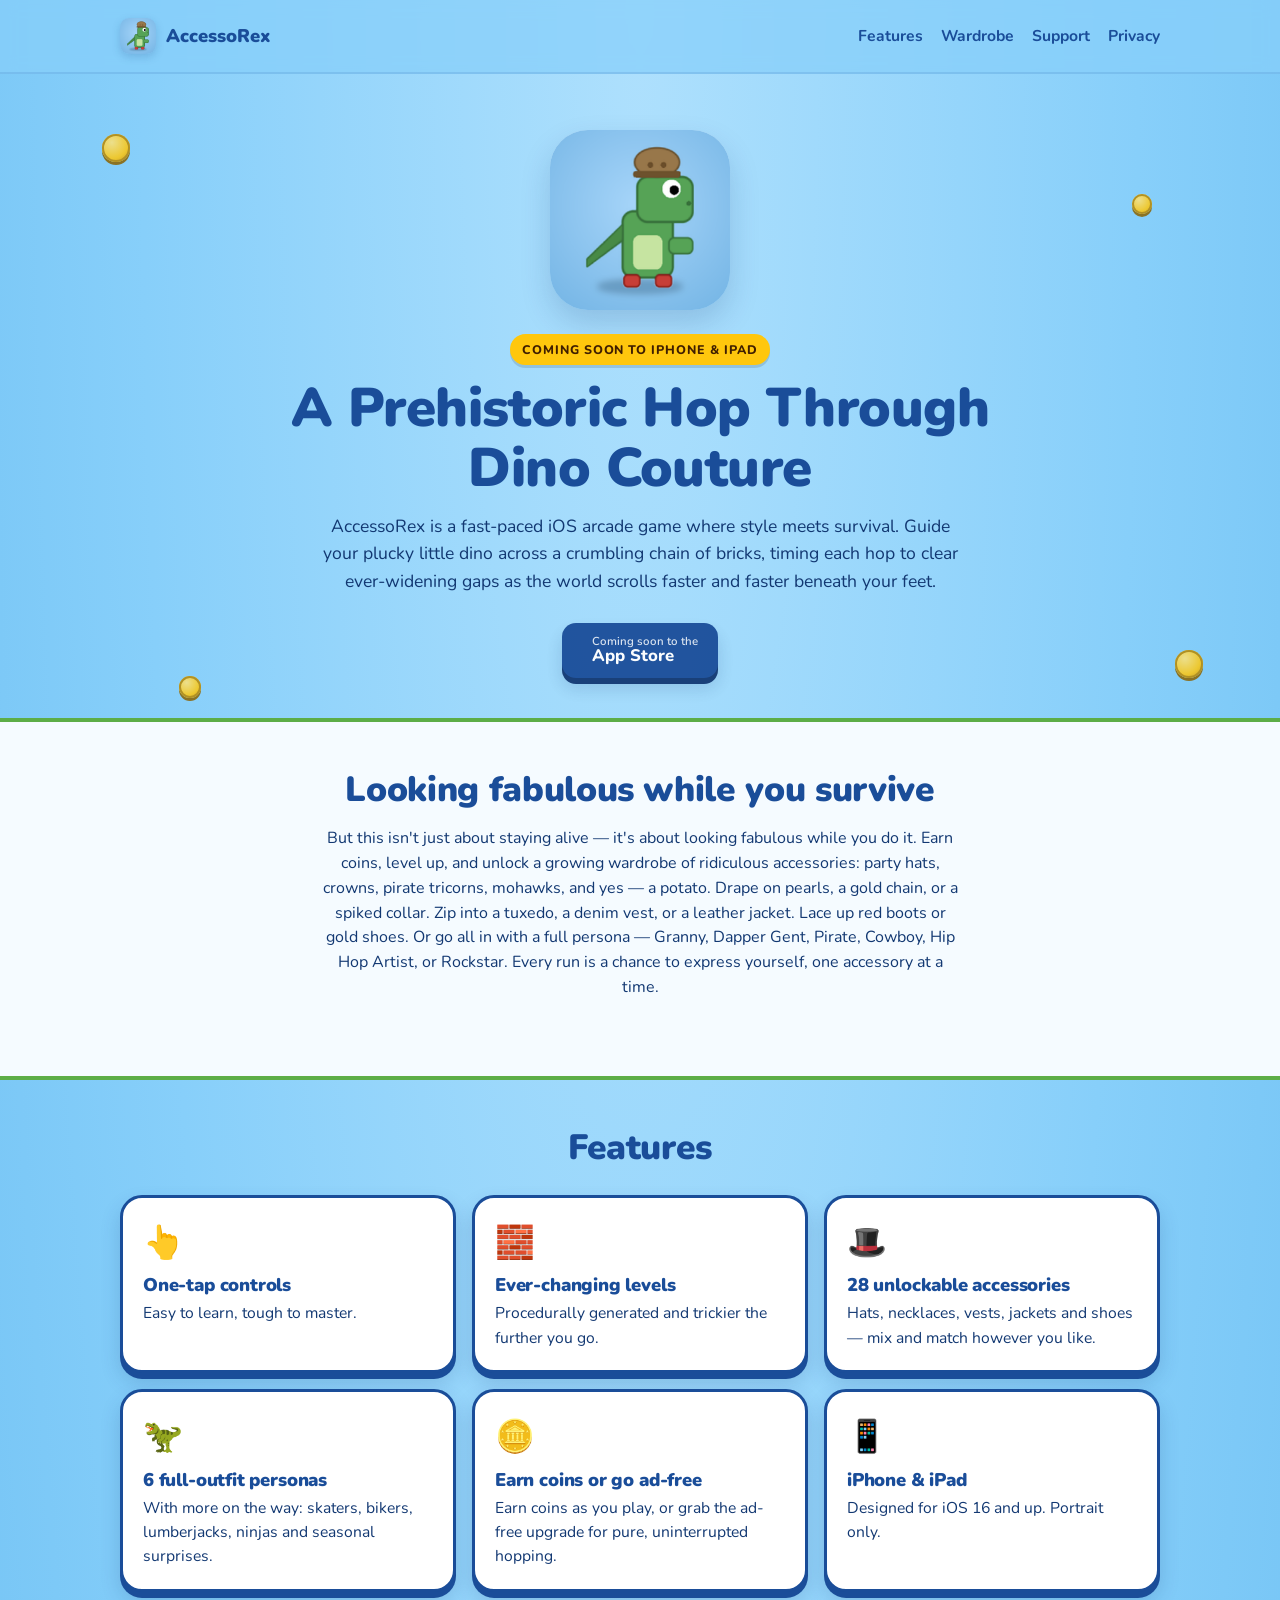
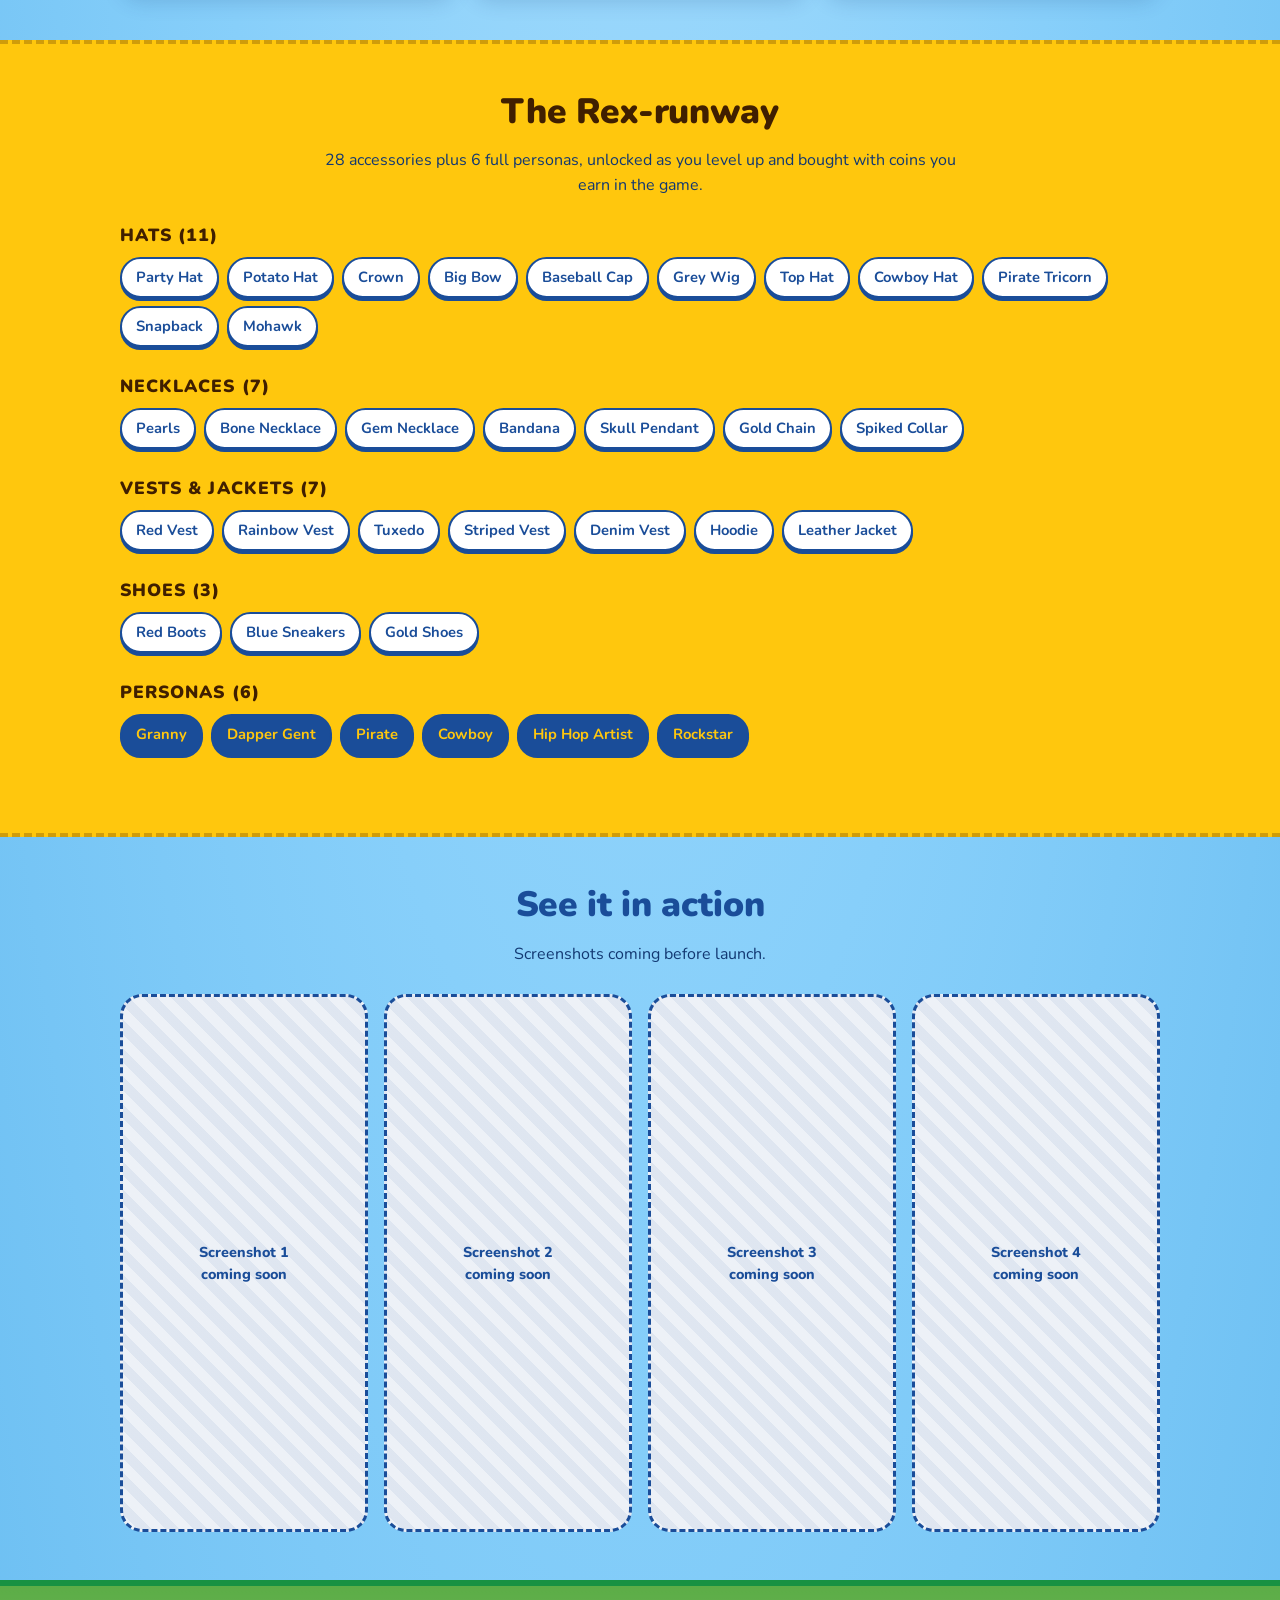
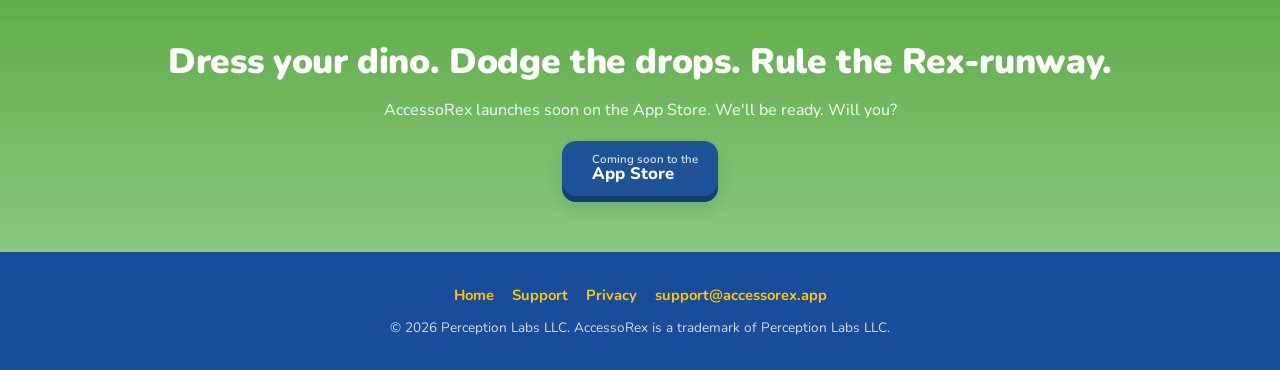
==== index.html @ 1eef54c0 "source repo import" ====
<!DOCTYPE html>
<html lang="en">
<head>
  <meta charset="UTF-8" />
  <meta name="viewport" content="width=device-width, initial-scale=1.0" />
  <title>AccessoRex — A Prehistoric Hop Through Dino Couture</title>
  <meta name="description" content="AccessoRex is a fast-paced iOS arcade game where style meets survival. Hop across crumbling bricks and dress your dino in 28 accessories and 6 full personas." />
  <meta name="theme-color" content="#87CFFA" />

  <!-- Open Graph -->
  <meta property="og:title" content="AccessoRex — A Prehistoric Hop Through Dino Couture" />
  <meta property="og:description" content="Dress your dino. Dodge the drops. Rule the Rex-runway." />
  <meta property="og:image" content="/assets/app-icon.png" />
  <meta property="og:type" content="website" />
  <meta property="og:url" content="https://accessorex.app/" />
  <meta name="twitter:card" content="summary_large_image" />

  <link rel="icon" type="image/png" href="/assets/app-icon.png" />
  <link rel="apple-touch-icon" href="/assets/app-icon.png" />

  <link rel="preconnect" href="https://fonts.googleapis.com">
  <link rel="preconnect" href="https://fonts.gstatic.com" crossorigin>
  <link href="https://fonts.googleapis.com/css2?family=Nunito:wght@500;700;900&display=swap" rel="stylesheet">

  <link rel="stylesheet" href="/css/styles.css" />
</head>
<body>

<header class="nav">
  <div class="container">
    <a class="nav-brand" href="/">
      <img src="/assets/app-icon.png" alt="AccessoRex" />
      <span>AccessoRex</span>
    </a>
    <nav class="nav-links" aria-label="Primary">
      <a href="#features">Features</a>
      <a href="#wardrobe">Wardrobe</a>
      <a href="/support.html">Support</a>
      <a href="/privacy.html">Privacy</a>
    </nav>
  </div>
</header>

<section class="hero">
  <span class="coin c1" aria-hidden="true"></span>
  <span class="coin c2" aria-hidden="true"></span>
  <span class="coin c3" aria-hidden="true"></span>
  <span class="coin c4" aria-hidden="true"></span>

  <div class="container">
    <img class="hero-icon" src="/assets/app-icon.png" alt="AccessoRex — a green T-Rex in a potato hat and red shoes" />
    <div class="hero-eyebrow">Coming soon to iPhone &amp; iPad</div>
    <h1>A Prehistoric Hop Through Dino Couture</h1>
    <p class="hero-sub">
      AccessoRex is a fast-paced iOS arcade game where style meets survival.
      Guide your plucky little dino across a crumbling chain of bricks, timing
      each hop to clear ever-widening gaps as the world scrolls faster and faster beneath your feet.
    </p>
    <div class="badge-wrap">
      <a class="app-badge" data-appstore href="#" aria-label="Coming soon to the App Store">
        <span class="apple" aria-hidden="true"></span>
        <span class="lines">
          <span class="small">Coming soon to the</span>
          <span class="big">App Store</span>
        </span>
      </a>
    </div>
  </div>
</section>

<section class="section-light" id="about">
  <div class="container">
    <div class="section-head">
      <h2>Looking fabulous while you survive</h2>
      <p>
        But this isn't just about staying alive — it's about looking fabulous while you do it.
        Earn coins, level up, and unlock a growing wardrobe of ridiculous accessories:
        party hats, crowns, pirate tricorns, mohawks, and yes — a potato.
        Drape on pearls, a gold chain, or a spiked collar. Zip into a tuxedo, a denim vest, or a leather jacket.
        Lace up red boots or gold shoes. Or go all in with a full persona — Granny, Dapper Gent, Pirate, Cowboy, Hip Hop Artist, or Rockstar.
        Every run is a chance to express yourself, one accessory at a time.
      </p>
    </div>
  </div>
</section>

<section id="features">
  <div class="container">
    <div class="section-head">
      <h2>Features</h2>
    </div>
    <div class="features">
      <div class="feature">
        <div class="feature-emoji" aria-hidden="true">👆</div>
        <h3>One-tap controls</h3>
        <p>Easy to learn, tough to master.</p>
      </div>
      <div class="feature">
        <div class="feature-emoji" aria-hidden="true">🧱</div>
        <h3>Ever-changing levels</h3>
        <p>Procedurally generated and trickier the further you go.</p>
      </div>
      <div class="feature">
        <div class="feature-emoji" aria-hidden="true">🎩</div>
        <h3>28 unlockable accessories</h3>
        <p>Hats, necklaces, vests, jackets and shoes — mix and match however you like.</p>
      </div>
      <div class="feature">
        <div class="feature-emoji" aria-hidden="true">🦖</div>
        <h3>6 full-outfit personas</h3>
        <p>With more on the way: skaters, bikers, lumberjacks, ninjas and seasonal surprises.</p>
      </div>
      <div class="feature">
        <div class="feature-emoji" aria-hidden="true">🪙</div>
        <h3>Earn coins or go ad-free</h3>
        <p>Earn coins as you play, or grab the ad-free upgrade for pure, uninterrupted hopping.</p>
      </div>
      <div class="feature">
        <div class="feature-emoji" aria-hidden="true">📱</div>
        <h3>iPhone &amp; iPad</h3>
        <p>Designed for iOS 16 and up. Portrait only.</p>
      </div>
    </div>
  </div>
</section>

<section class="section-yellow" id="wardrobe">
  <div class="container">
    <div class="section-head">
      <h2>The Rex-runway</h2>
      <p>28 accessories plus 6 full personas, unlocked as you level up and bought with coins you earn in the game.</p>
    </div>

    <div class="wardrobe-group">
      <h3>Hats (11)</h3>
      <div class="chip-row">
        <span class="chip">Party Hat</span>
        <span class="chip">Potato Hat</span>
        <span class="chip">Crown</span>
        <span class="chip">Big Bow</span>
        <span class="chip">Baseball Cap</span>
        <span class="chip">Grey Wig</span>
        <span class="chip">Top Hat</span>
        <span class="chip">Cowboy Hat</span>
        <span class="chip">Pirate Tricorn</span>
        <span class="chip">Snapback</span>
        <span class="chip">Mohawk</span>
      </div>
    </div>

    <div class="wardrobe-group">
      <h3>Necklaces (7)</h3>
      <div class="chip-row">
        <span class="chip">Pearls</span>
        <span class="chip">Bone Necklace</span>
        <span class="chip">Gem Necklace</span>
        <span class="chip">Bandana</span>
        <span class="chip">Skull Pendant</span>
        <span class="chip">Gold Chain</span>
        <span class="chip">Spiked Collar</span>
      </div>
    </div>

    <div class="wardrobe-group">
      <h3>Vests &amp; Jackets (7)</h3>
      <div class="chip-row">
        <span class="chip">Red Vest</span>
        <span class="chip">Rainbow Vest</span>
        <span class="chip">Tuxedo</span>
        <span class="chip">Striped Vest</span>
        <span class="chip">Denim Vest</span>
        <span class="chip">Hoodie</span>
        <span class="chip">Leather Jacket</span>
      </div>
    </div>

    <div class="wardrobe-group">
      <h3>Shoes (3)</h3>
      <div class="chip-row">
        <span class="chip">Red Boots</span>
        <span class="chip">Blue Sneakers</span>
        <span class="chip">Gold Shoes</span>
      </div>
    </div>

    <div class="wardrobe-group">
      <h3>Personas (6)</h3>
      <div class="chip-row">
        <span class="chip persona">Granny</span>
        <span class="chip persona">Dapper Gent</span>
        <span class="chip persona">Pirate</span>
        <span class="chip persona">Cowboy</span>
        <span class="chip persona">Hip Hop Artist</span>
        <span class="chip persona">Rockstar</span>
      </div>
    </div>
  </div>
</section>

<section id="screenshots">
  <div class="container">
    <div class="section-head">
      <h2>See it in action</h2>
      <p>Screenshots coming before launch.</p>
    </div>
    <div class="shots" aria-label="Screenshot placeholders">
      <div class="shot">Screenshot 1<br/>coming soon</div>
      <div class="shot">Screenshot 2<br/>coming soon</div>
      <div class="shot">Screenshot 3<br/>coming soon</div>
      <div class="shot">Screenshot 4<br/>coming soon</div>
    </div>
  </div>
</section>

<section class="cta">
  <div class="container">
    <h2>Dress your dino. Dodge the drops. Rule the Rex-runway.</h2>
    <p>AccessoRex launches soon on the App Store. We'll be ready. Will you?</p>
    <div class="badge-wrap" style="margin-top:18px">
      <a class="app-badge" data-appstore href="#" aria-label="Coming soon to the App Store">
        <span class="apple" aria-hidden="true"></span>
        <span class="lines">
          <span class="small">Coming soon to the</span>
          <span class="big">App Store</span>
        </span>
      </a>
    </div>
  </div>
</section>

<footer class="footer">
  <div class="container">
    <div class="foot-links">
      <a href="/">Home</a>
      <a href="/support.html">Support</a>
      <a href="/privacy.html">Privacy</a>
      <a data-email href="mailto:support@accessorex.app">support@accessorex.app</a>
    </div>
    <div class="fine">© <span id="year">2026</span> Perception Labs LLC. AccessoRex is a trademark of Perception Labs LLC.</div>
  </div>
</footer>

<script src="/js/site.js"></script>
</body>
</html>
---- css/styles.css ----
/* AccessoRex site styles — mobile-first, no framework */

:root {
  --sky: #87CFFA;
  --sky-deep: #5EB8EF;
  --grass: #5CAD47;
  --btn-green: #1FB852;
  --btn-green-dark: #179142;
  --yellow: #FFC70D;
  --navy: #1A4D99;
  --navy-deep: #123872;
  --brown-text: #401F00;
  --white: #FFFFFF;
  --cloud: #F5FBFF;
  --shadow: rgba(18, 56, 114, 0.18);

  --font-display: "Avenir Next", "Nunito", system-ui, -apple-system, sans-serif;
  --radius: 14px;
  --radius-lg: 22px;
}

* { box-sizing: border-box; }

html, body {
  margin: 0;
  padding: 0;
  font-family: var(--font-display);
  color: var(--navy);
  background: var(--sky);
  line-height: 1.55;
  -webkit-font-smoothing: antialiased;
}

body {
  background:
    radial-gradient(ellipse at 50% 0%, #AEE0FD 0%, var(--sky) 55%, #6CBFF2 100%);
  min-height: 100vh;
}

img { max-width: 100%; display: block; }

a { color: var(--navy-deep); }

h1, h2, h3 {
  font-family: var(--font-display);
  font-weight: 900;
  color: var(--navy);
  letter-spacing: -0.01em;
  line-height: 1.1;
  margin: 0 0 0.5em;
}

h1 { font-size: clamp(2rem, 6vw, 3.4rem); }
h2 { font-size: clamp(1.5rem, 4vw, 2.2rem); }
h3 { font-size: 1.15rem; }

p { margin: 0 0 1em; }

.container {
  width: 100%;
  max-width: 1080px;
  margin: 0 auto;
  padding: 0 20px;
}

/* ---------- Nav ---------- */
.nav {
  padding: 18px 0;
  position: sticky;
  top: 0;
  z-index: 10;
  backdrop-filter: blur(8px);
  background: rgba(135, 207, 250, 0.72);
  border-bottom: 2px solid rgba(26, 77, 153, 0.12);
}
.nav .container {
  display: flex;
  align-items: center;
  justify-content: space-between;
  gap: 16px;
}
.nav-brand {
  display: flex;
  align-items: center;
  gap: 10px;
  text-decoration: none;
  color: var(--navy);
  font-weight: 900;
  font-size: 1.15rem;
}
.nav-brand img {
  width: 36px;
  height: 36px;
  border-radius: 9px;
  box-shadow: 0 3px 8px var(--shadow);
}
.nav-links {
  display: flex;
  gap: 18px;
  align-items: center;
  flex-wrap: wrap;
}
.nav-links a {
  color: var(--navy);
  text-decoration: none;
  font-weight: 700;
  font-size: 0.98rem;
}
.nav-links a:hover { color: var(--navy-deep); text-decoration: underline; }

/* ---------- Hero ---------- */
.hero {
  padding: 56px 0 40px;
  text-align: center;
  position: relative;
  overflow: hidden;
}
.hero-icon {
  width: 180px;
  height: 180px;
  border-radius: 38px;
  margin: 0 auto 24px;
  box-shadow: 0 14px 30px var(--shadow), 0 2px 0 rgba(255,255,255,0.4) inset;
  animation: hop 2.2s ease-in-out infinite;
}
@keyframes hop {
  0%, 100% { transform: translateY(0) rotate(-1deg); }
  50%      { transform: translateY(-14px) rotate(1deg); }
}
.hero-eyebrow {
  display: inline-block;
  background: var(--yellow);
  color: var(--brown-text);
  font-weight: 800;
  text-transform: uppercase;
  letter-spacing: 0.08em;
  font-size: 0.78rem;
  padding: 6px 12px;
  border-radius: 999px;
  box-shadow: 0 3px 0 rgba(0,0,0,0.12);
  margin-bottom: 14px;
}
.hero h1 {
  max-width: 820px;
  margin: 0 auto 14px;
}
.hero-sub {
  max-width: 640px;
  margin: 0 auto 28px;
  font-size: 1.1rem;
  color: var(--navy-deep);
}

/* App Store "coming soon" badge */
.badge-wrap { display: flex; justify-content: center; gap: 12px; flex-wrap: wrap; }
.app-badge {
  display: inline-flex;
  align-items: center;
  gap: 10px;
  background: var(--navy);
  color: var(--white);
  text-decoration: none;
  padding: 12px 20px;
  border-radius: 14px;
  font-weight: 800;
  box-shadow: 0 6px 0 var(--navy-deep), 0 10px 18px var(--shadow);
  transition: transform 0.12s ease, box-shadow 0.12s ease;
  pointer-events: none;
  opacity: 0.95;
}
.app-badge .apple { font-size: 1.4rem; line-height: 1; }
.app-badge .lines { display: flex; flex-direction: column; text-align: left; line-height: 1.1; }
.app-badge .small { font-size: 0.72rem; font-weight: 600; opacity: 0.85; }
.app-badge .big { font-size: 1.05rem; }

/* decorative floating coins */
.coin {
  position: absolute;
  width: 28px; height: 28px;
  border-radius: 50%;
  background: radial-gradient(circle at 35% 30%, #FFE37A 0%, var(--yellow) 60%, #C38B00 100%);
  box-shadow: 0 3px 0 #8B6300, 0 0 0 2px #B98700 inset;
  animation: float 4s ease-in-out infinite;
  opacity: 0.85;
  pointer-events: none;
}
.coin.c1 { top: 60px; left: 8%; animation-delay: 0s; }
.coin.c2 { top: 120px; right: 10%; animation-delay: 0.8s; width: 20px; height: 20px; }
.coin.c3 { bottom: 20px; left: 14%; animation-delay: 1.6s; width: 22px; height: 22px; }
.coin.c4 { bottom: 40px; right: 6%; animation-delay: 2.2s; }
@keyframes float {
  0%, 100% { transform: translateY(0) rotate(-4deg); }
  50%      { transform: translateY(-12px) rotate(4deg); }
}

/* ---------- Sections ---------- */
section { padding: 48px 0; }
.section-light {
  background: var(--cloud);
  border-top: 4px solid var(--grass);
  border-bottom: 4px solid var(--grass);
}
.section-yellow {
  background: var(--yellow);
  color: var(--brown-text);
  border-top: 4px dashed rgba(64, 31, 0, 0.25);
  border-bottom: 4px dashed rgba(64, 31, 0, 0.25);
}
.section-yellow h2 { color: var(--brown-text); }

.section-head { text-align: center; margin-bottom: 28px; }
.section-head p { max-width: 640px; margin: 0 auto; color: var(--navy-deep); }

/* Features grid */
.features {
  display: grid;
  gap: 16px;
  grid-template-columns: 1fr;
}
@media (min-width: 640px) { .features { grid-template-columns: repeat(2, 1fr); } }
@media (min-width: 960px) { .features { grid-template-columns: repeat(3, 1fr); } }

.feature {
  background: var(--white);
  border: 3px solid var(--navy);
  border-radius: var(--radius-lg);
  padding: 20px;
  box-shadow: 0 6px 0 var(--navy), 0 10px 20px var(--shadow);
  transition: transform 0.15s ease;
}
.feature:hover { transform: translateY(-3px); }
.feature-emoji {
  font-size: 2rem;
  display: inline-block;
  margin-bottom: 8px;
}
.feature h3 { margin-bottom: 6px; }
.feature p { margin: 0; color: var(--navy-deep); font-size: 0.98rem; }

/* Wardrobe */
.wardrobe-group { margin-bottom: 30px; }
.wardrobe-group h3 {
  font-size: 1.1rem;
  text-transform: uppercase;
  letter-spacing: 0.06em;
  margin-bottom: 12px;
  color: var(--brown-text);
}
.chip-row {
  display: flex;
  flex-wrap: wrap;
  gap: 8px;
}
.chip {
  background: var(--white);
  color: var(--navy);
  border: 2px solid var(--navy);
  border-radius: 999px;
  padding: 7px 14px;
  font-weight: 700;
  font-size: 0.92rem;
  box-shadow: 0 3px 0 var(--navy);
}
.chip.persona {
  background: var(--navy);
  color: var(--yellow);
  border-color: var(--navy);
}

/* Screenshots */
.shots {
  display: grid;
  gap: 16px;
  grid-template-columns: repeat(2, 1fr);
}
@media (min-width: 720px) { .shots { grid-template-columns: repeat(4, 1fr); } }
.shot {
  aspect-ratio: 9 / 19.5;
  background:
    repeating-linear-gradient(45deg, rgba(26,77,153,0.08) 0 10px, rgba(26,77,153,0.14) 10px 20px),
    var(--white);
  border: 3px dashed var(--navy);
  border-radius: 22px;
  display: flex;
  align-items: center;
  justify-content: center;
  color: var(--navy);
  font-weight: 800;
  font-size: 0.9rem;
  text-align: center;
  padding: 10px;
}

/* CTA block */
.cta {
  text-align: center;
  padding: 56px 0;
  background:
    linear-gradient(180deg, rgba(255,255,255,0) 0%, rgba(255,255,255,0.3) 100%),
    var(--grass);
  color: var(--white);
  border-top: 6px solid var(--btn-green-dark);
}
.cta h2 { color: var(--white); }
.cta p { color: rgba(255,255,255,0.95); }

/* Footer */
.footer {
  background: var(--navy);
  color: var(--white);
  padding: 32px 0;
  text-align: center;
  font-size: 0.92rem;
}
.footer a { color: var(--yellow); text-decoration: none; font-weight: 700; }
.footer a:hover { text-decoration: underline; }
.footer .foot-links { margin-bottom: 10px; display: flex; gap: 18px; justify-content: center; flex-wrap: wrap; }
.footer .fine { opacity: 0.8; font-size: 0.85rem; }

/* ---------- Content pages (support / privacy) ---------- */
.page {
  background: var(--cloud);
  padding: 40px 0 64px;
  min-height: 70vh;
}
.page .container { max-width: 760px; }
.page h1 { margin-bottom: 8px; }
.page .updated { color: var(--navy-deep); opacity: 0.75; font-size: 0.9rem; margin-bottom: 24px; }

.summary {
  background: var(--white);
  border: 3px solid var(--navy);
  border-radius: var(--radius-lg);
  padding: 20px 22px;
  margin-bottom: 28px;
  box-shadow: 0 6px 0 var(--navy);
}
.summary h2 { margin-top: 0; font-size: 1.15rem; }
.summary p { margin: 0; }

.page h2 {
  margin-top: 36px;
  padding-bottom: 6px;
  border-bottom: 3px solid var(--yellow);
}
.page ul { padding-left: 22px; }
.page li { margin-bottom: 6px; }

/* FAQ */
.faq details {
  background: var(--white);
  border: 2px solid var(--navy);
  border-radius: var(--radius);
  padding: 14px 18px;
  margin-bottom: 12px;
  box-shadow: 0 4px 0 var(--navy);
}
.faq summary {
  cursor: pointer;
  font-weight: 800;
  color: var(--navy);
  font-size: 1.05rem;
  list-style: none;
  display: flex;
  justify-content: space-between;
  align-items: center;
}
.faq summary::after {
  content: "+";
  font-size: 1.4rem;
  line-height: 1;
  color: var(--btn-green);
  margin-left: 10px;
}
.faq details[open] summary::after { content: "–"; }
.faq summary::-webkit-details-marker { display: none; }
.faq .answer { margin-top: 10px; color: var(--navy-deep); }
.faq .answer :last-child { margin-bottom: 0; }

/* Buttons */
.btn {
  display: inline-block;
  background: var(--btn-green);
  color: var(--white);
  text-decoration: none;
  font-weight: 800;
  padding: 14px 24px;
  border-radius: 14px;
  box-shadow: 0 5px 0 var(--btn-green-dark);
  transition: transform 0.1s ease, box-shadow 0.1s ease;
}
.btn:hover { transform: translateY(-1px); }
.btn:active { transform: translateY(3px); box-shadow: 0 2px 0 var(--btn-green-dark); }
.btn.secondary {
  background: var(--white);
  color: var(--navy);
  box-shadow: 0 5px 0 var(--navy);
}

/* Accessibility: reduced motion */
@media (prefers-reduced-motion: reduce) {
  .hero-icon, .coin { animation: none; }
}

/* Small-screen tweaks */
@media (max-width: 480px) {
  .hero { padding: 36px 0 28px; }
  .hero-icon { width: 140px; height: 140px; border-radius: 30px; }
  .nav-links { gap: 12px; }
  .nav-links a { font-size: 0.9rem; }
  section { padding: 36px 0; }
}
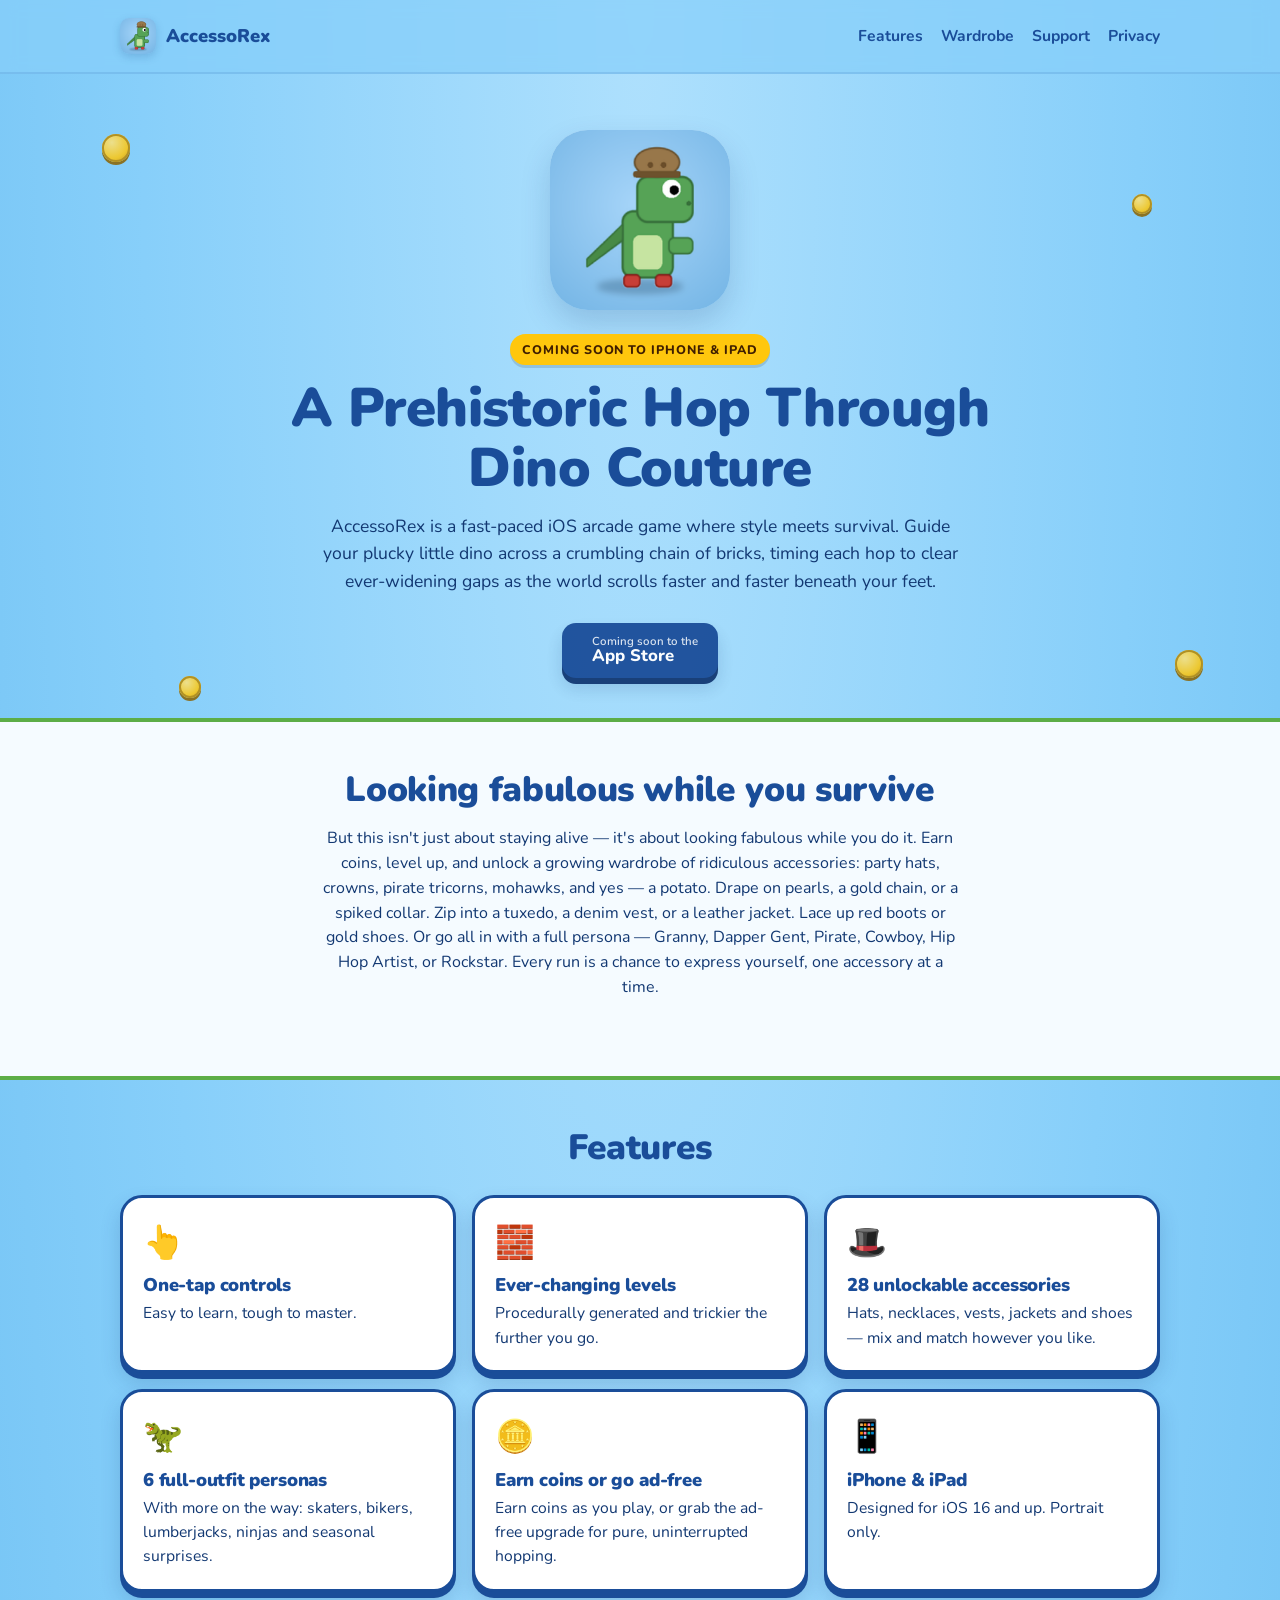
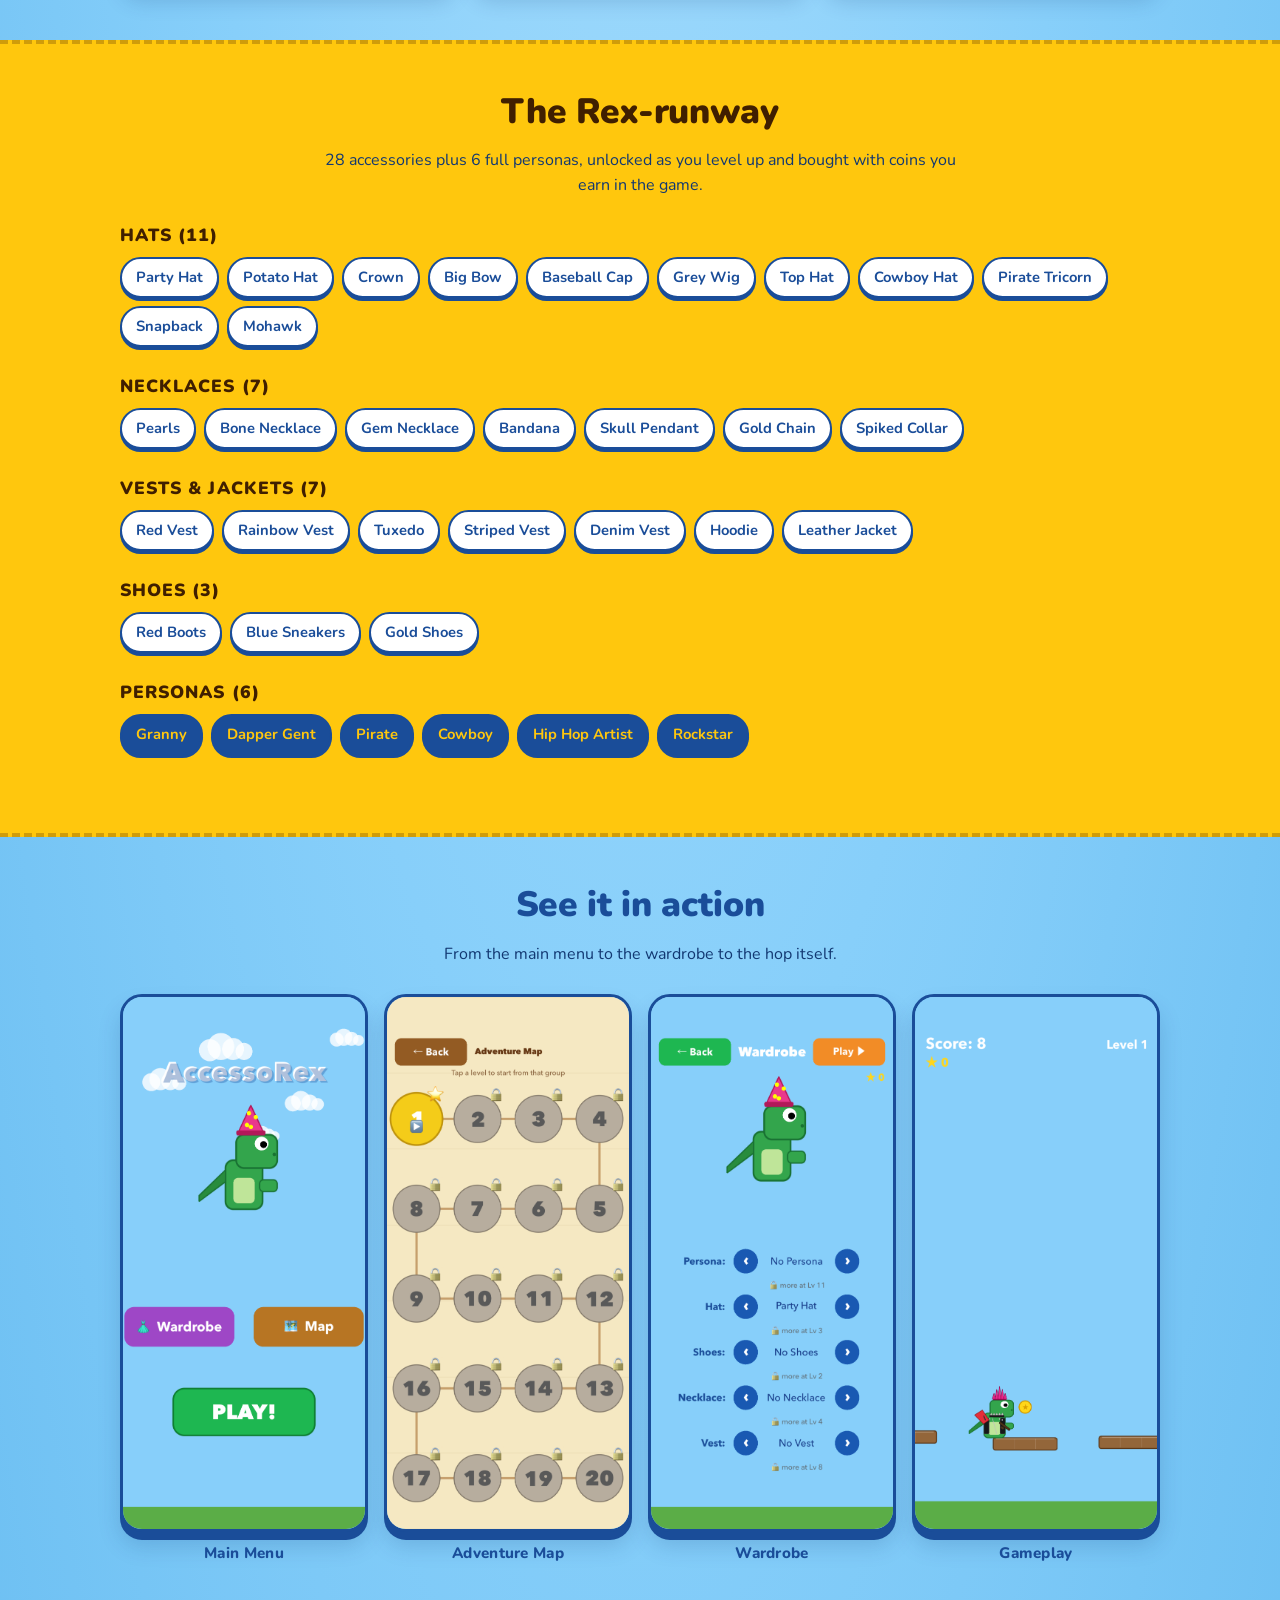
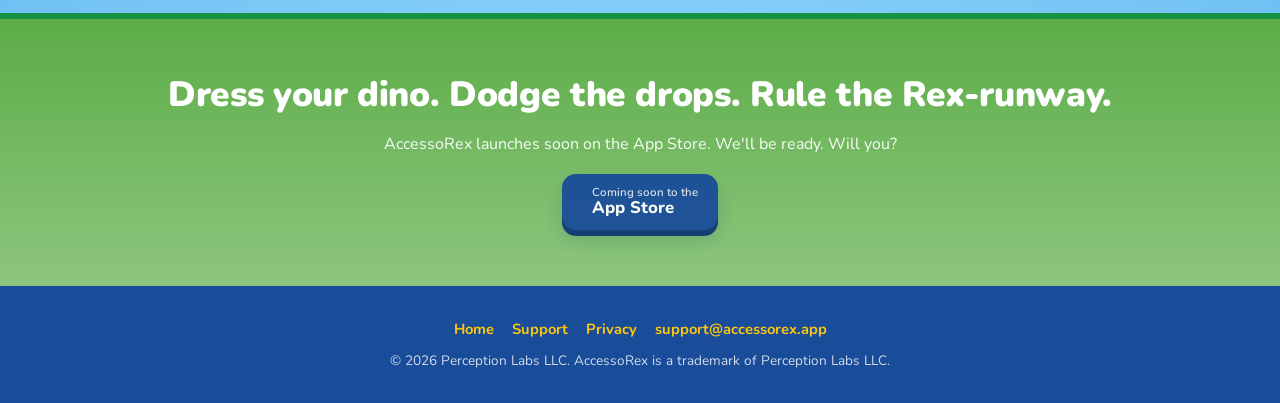
==== commit 73071028: "Add four iPhone screenshots to landing page Replaces the dashed placeholder tiles in the "See it in " ====
--- a/index.html
+++ b/index.html
@@ -201,13 +201,25 @@
   <div class="container">
     <div class="section-head">
       <h2>See it in action</h2>
-      <p>Screenshots coming before launch.</p>
-    </div>
-    <div class="shots" aria-label="Screenshot placeholders">
-      <div class="shot">Screenshot 1<br/>coming soon</div>
-      <div class="shot">Screenshot 2<br/>coming soon</div>
-      <div class="shot">Screenshot 3<br/>coming soon</div>
-      <div class="shot">Screenshot 4<br/>coming soon</div>
+      <p>From the main menu to the wardrobe to the hop itself.</p>
+    </div>
+    <div class="shots">
+      <figure class="shot">
+        <img src="/assets/AccessoRex%20Main%20Menu%20iPhone.png" alt="AccessoRex main menu on iPhone" loading="lazy" />
+        <figcaption>Main Menu</figcaption>
+      </figure>
+      <figure class="shot">
+        <img src="/assets/AccessoRex%20Map%20iPhone.png" alt="AccessoRex adventure map on iPhone" loading="lazy" />
+        <figcaption>Adventure Map</figcaption>
+      </figure>
+      <figure class="shot">
+        <img src="/assets/AccessoRex%20Wardrobe%20iPhone.png" alt="AccessoRex wardrobe on iPhone" loading="lazy" />
+        <figcaption>Wardrobe</figcaption>
+      </figure>
+      <figure class="shot">
+        <img src="/assets/AccessoRex%20Gameplay%20iPhone.png" alt="AccessoRex gameplay on iPhone" loading="lazy" />
+        <figcaption>Gameplay</figcaption>
+      </figure>
     </div>
   </div>
 </section>
--- a/css/styles.css
+++ b/css/styles.css
@@ -275,20 +275,26 @@
 }
 @media (min-width: 720px) { .shots { grid-template-columns: repeat(4, 1fr); } }
 .shot {
+  margin: 0;
+  display: flex;
+  flex-direction: column;
+  align-items: center;
+  gap: 10px;
+}
+.shot img {
+  width: 100%;
   aspect-ratio: 9 / 19.5;
-  background:
-    repeating-linear-gradient(45deg, rgba(26,77,153,0.08) 0 10px, rgba(26,77,153,0.14) 10px 20px),
-    var(--white);
-  border: 3px dashed var(--navy);
+  object-fit: cover;
+  border: 3px solid var(--navy);
   border-radius: 22px;
-  display: flex;
-  align-items: center;
-  justify-content: center;
-  color: var(--navy);
+  background: var(--white);
+  box-shadow: 0 8px 0 var(--navy), 0 14px 22px var(--shadow);
+}
+.shot figcaption {
   font-weight: 800;
-  font-size: 0.9rem;
-  text-align: center;
-  padding: 10px;
+  color: var(--navy);
+  font-size: 0.95rem;
+  letter-spacing: 0.02em;
 }
 
 /* CTA block */
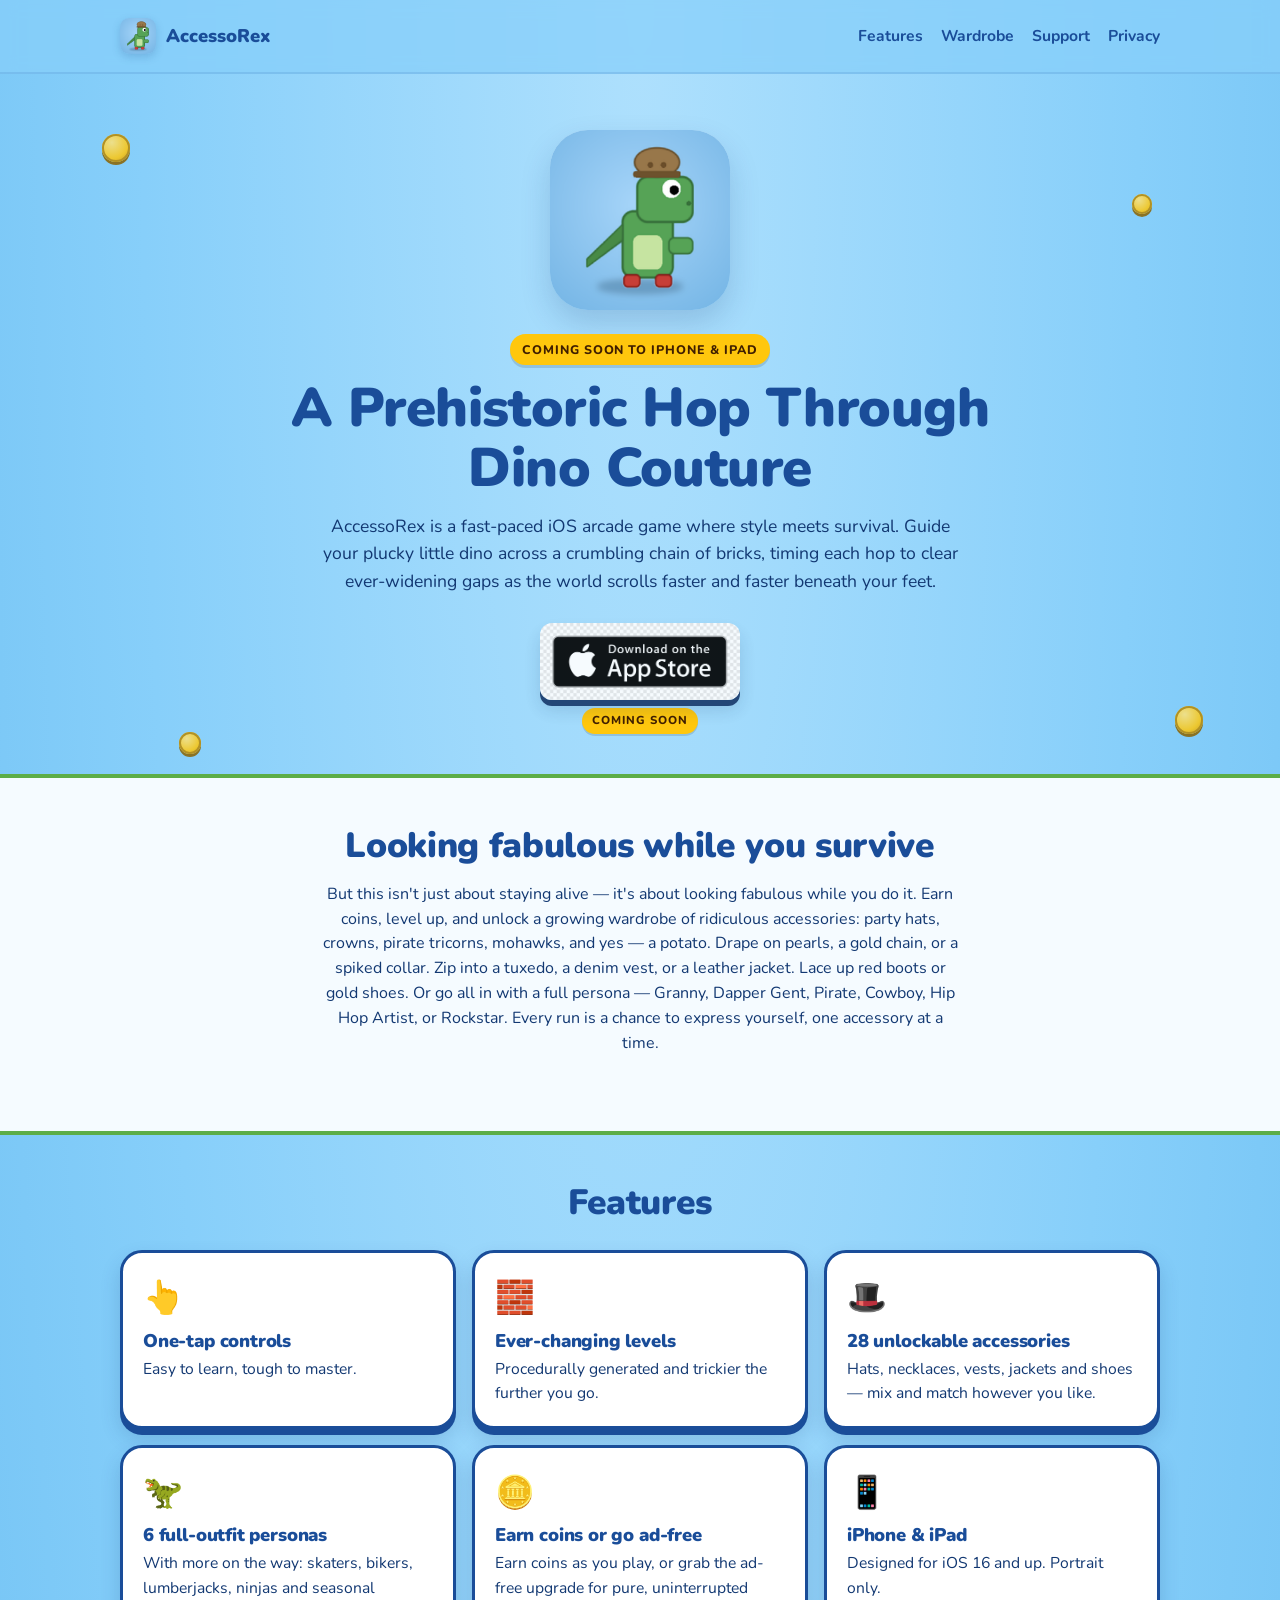
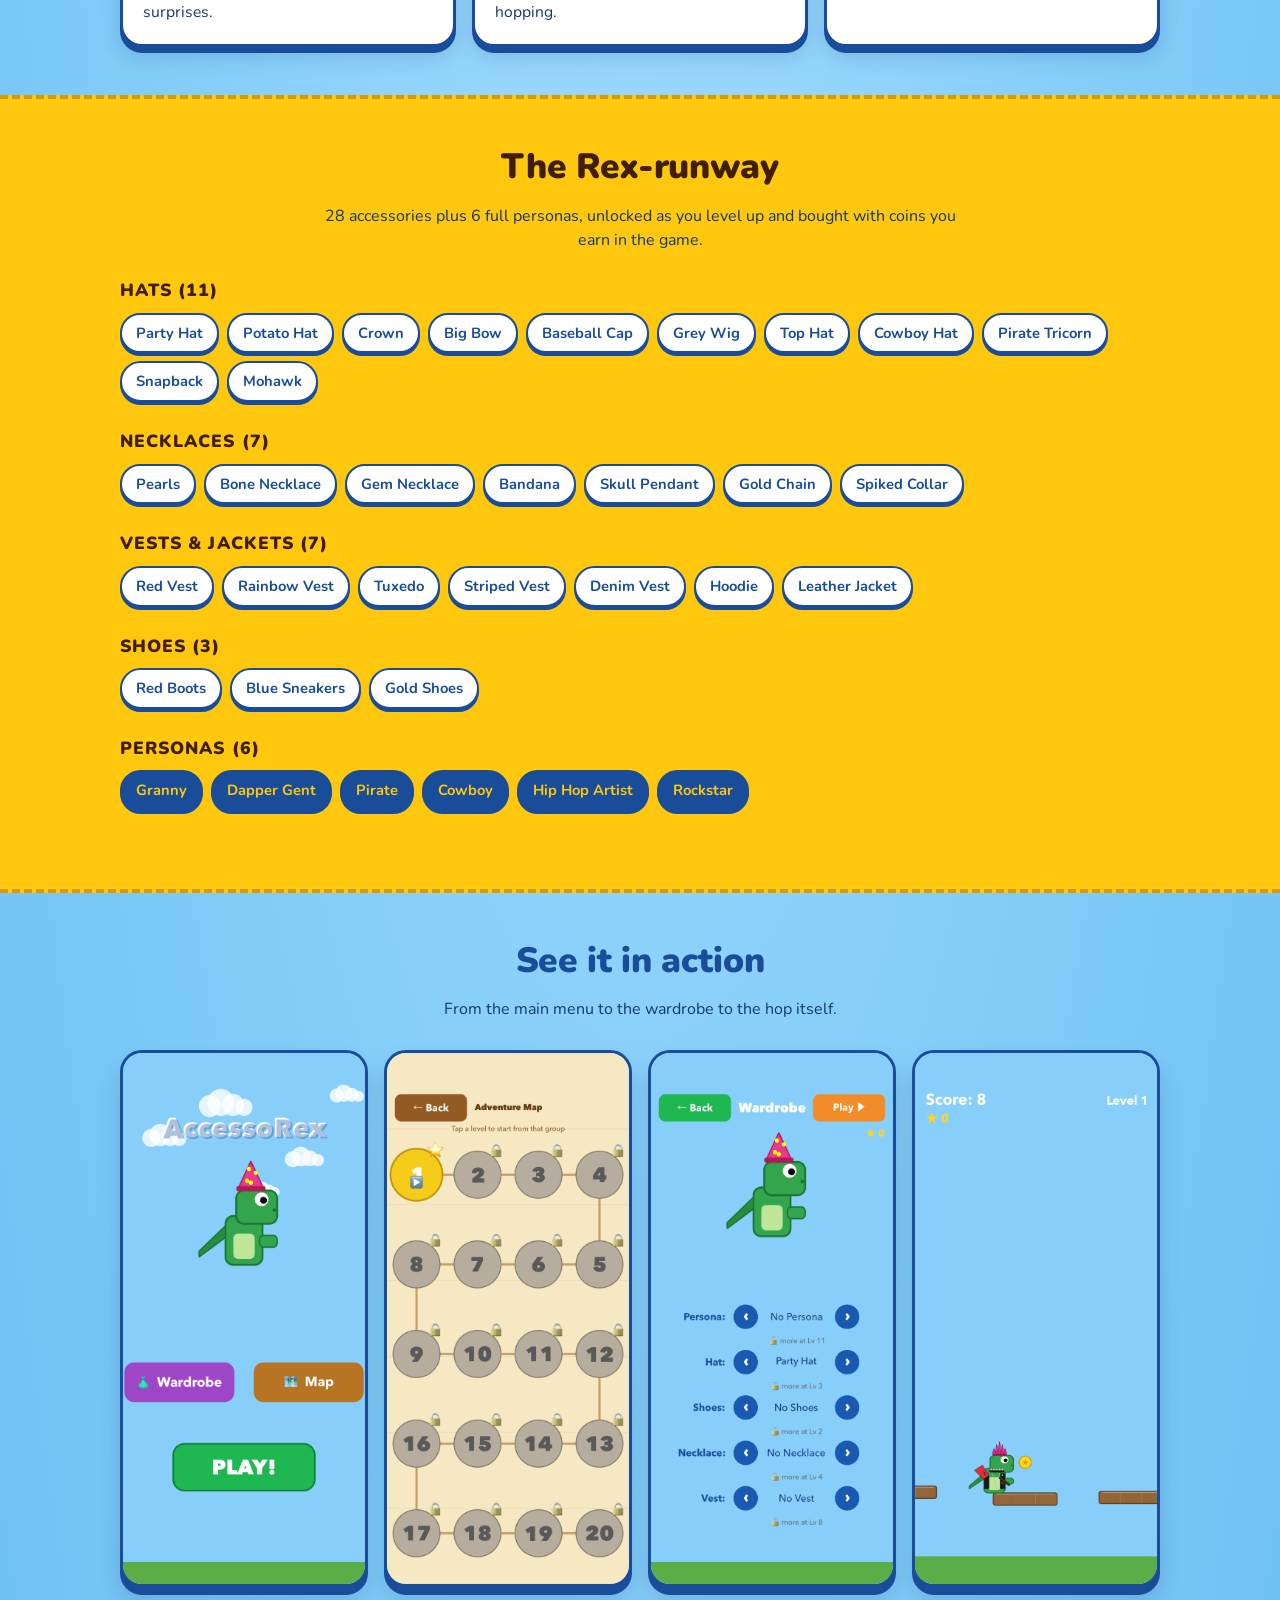
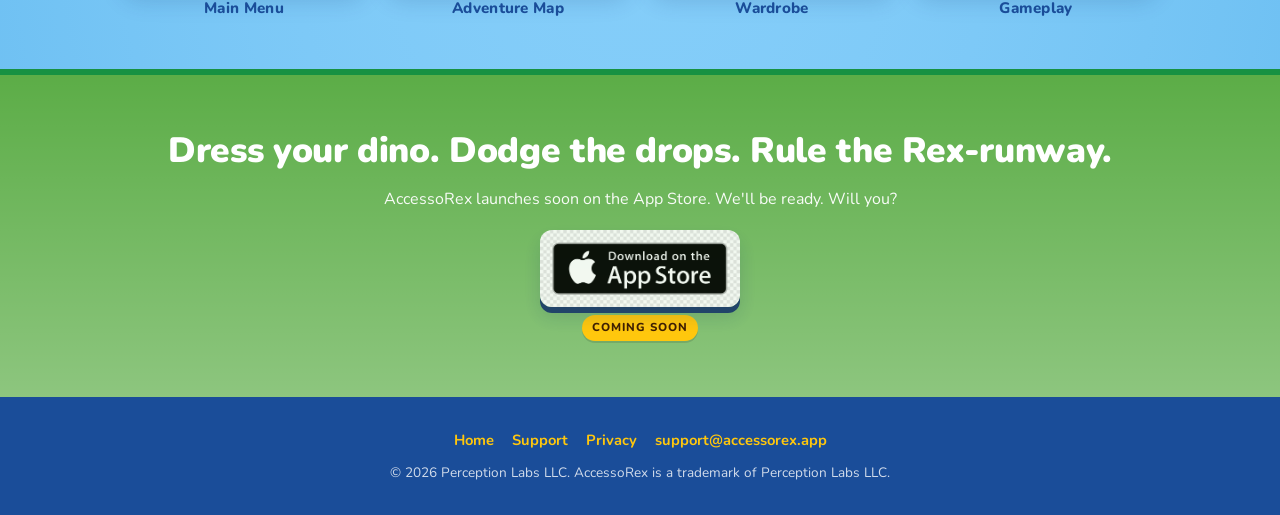
==== commit c257ddff: "Swap CSS App Store badge for Apple's real button image Replaces the hand-rolled navy pill with Apple" ====
--- a/index.html
+++ b/index.html
@@ -57,12 +57,9 @@
       each hop to clear ever-widening gaps as the world scrolls faster and faster beneath your feet.
     </p>
     <div class="badge-wrap">
-      <a class="app-badge" data-appstore href="#" aria-label="Coming soon to the App Store">
-        <span class="apple" aria-hidden="true"></span>
-        <span class="lines">
-          <span class="small">Coming soon to the</span>
-          <span class="big">App Store</span>
-        </span>
+      <a class="app-badge is-coming-soon" data-appstore href="#" aria-label="Coming soon to the App Store" aria-disabled="true">
+        <img src="/assets/Apple%20App%20Store%20Download%20Button.png" alt="Download on the App Store" />
+        <span class="badge-caption">Coming soon</span>
       </a>
     </div>
   </div>
@@ -229,12 +226,9 @@
     <h2>Dress your dino. Dodge the drops. Rule the Rex-runway.</h2>
     <p>AccessoRex launches soon on the App Store. We'll be ready. Will you?</p>
     <div class="badge-wrap" style="margin-top:18px">
-      <a class="app-badge" data-appstore href="#" aria-label="Coming soon to the App Store">
-        <span class="apple" aria-hidden="true"></span>
-        <span class="lines">
-          <span class="small">Coming soon to the</span>
-          <span class="big">App Store</span>
-        </span>
+      <a class="app-badge is-coming-soon" data-appstore href="#" aria-label="Coming soon to the App Store" aria-disabled="true">
+        <img src="/assets/Apple%20App%20Store%20Download%20Button.png" alt="Download on the App Store" />
+        <span class="badge-caption">Coming soon</span>
       </a>
     </div>
   </div>
--- a/css/styles.css
+++ b/css/styles.css
@@ -151,27 +151,48 @@
   color: var(--navy-deep);
 }
 
-/* App Store "coming soon" badge */
+/* App Store badge */
 .badge-wrap { display: flex; justify-content: center; gap: 12px; flex-wrap: wrap; }
 .app-badge {
   display: inline-flex;
-  align-items: center;
-  gap: 10px;
-  background: var(--navy);
-  color: var(--white);
+  flex-direction: column;
+  align-items: center;
+  gap: 8px;
   text-decoration: none;
-  padding: 12px 20px;
-  border-radius: 14px;
+  transition: transform 0.12s ease, filter 0.12s ease;
+}
+.app-badge img {
+  width: 200px;
+  height: auto;
+  display: block;
+  border-radius: 12px;
+  box-shadow: 0 6px 0 var(--navy-deep), 0 10px 18px var(--shadow);
+}
+.app-badge:hover { transform: translateY(-2px); }
+.app-badge:active { transform: translateY(1px); }
+.app-badge .badge-caption {
+  display: none;
+  background: var(--yellow);
+  color: var(--brown-text);
   font-weight: 800;
-  box-shadow: 0 6px 0 var(--navy-deep), 0 10px 18px var(--shadow);
-  transition: transform 0.12s ease, box-shadow 0.12s ease;
+  text-transform: uppercase;
+  letter-spacing: 0.08em;
+  font-size: 0.72rem;
+  padding: 4px 10px;
+  border-radius: 999px;
+  box-shadow: 0 2px 0 rgba(0,0,0,0.12);
+}
+.app-badge.is-coming-soon {
   pointer-events: none;
-  opacity: 0.95;
-}
-.app-badge .apple { font-size: 1.4rem; line-height: 1; }
-.app-badge .lines { display: flex; flex-direction: column; text-align: left; line-height: 1.1; }
-.app-badge .small { font-size: 0.72rem; font-weight: 600; opacity: 0.85; }
-.app-badge .big { font-size: 1.05rem; }
+  cursor: default;
+}
+.app-badge.is-coming-soon img {
+  filter: saturate(0.85);
+  opacity: 0.9;
+}
+.app-badge.is-coming-soon .badge-caption {
+  display: inline-block;
+}
 
 /* decorative floating coins */
 .coin {
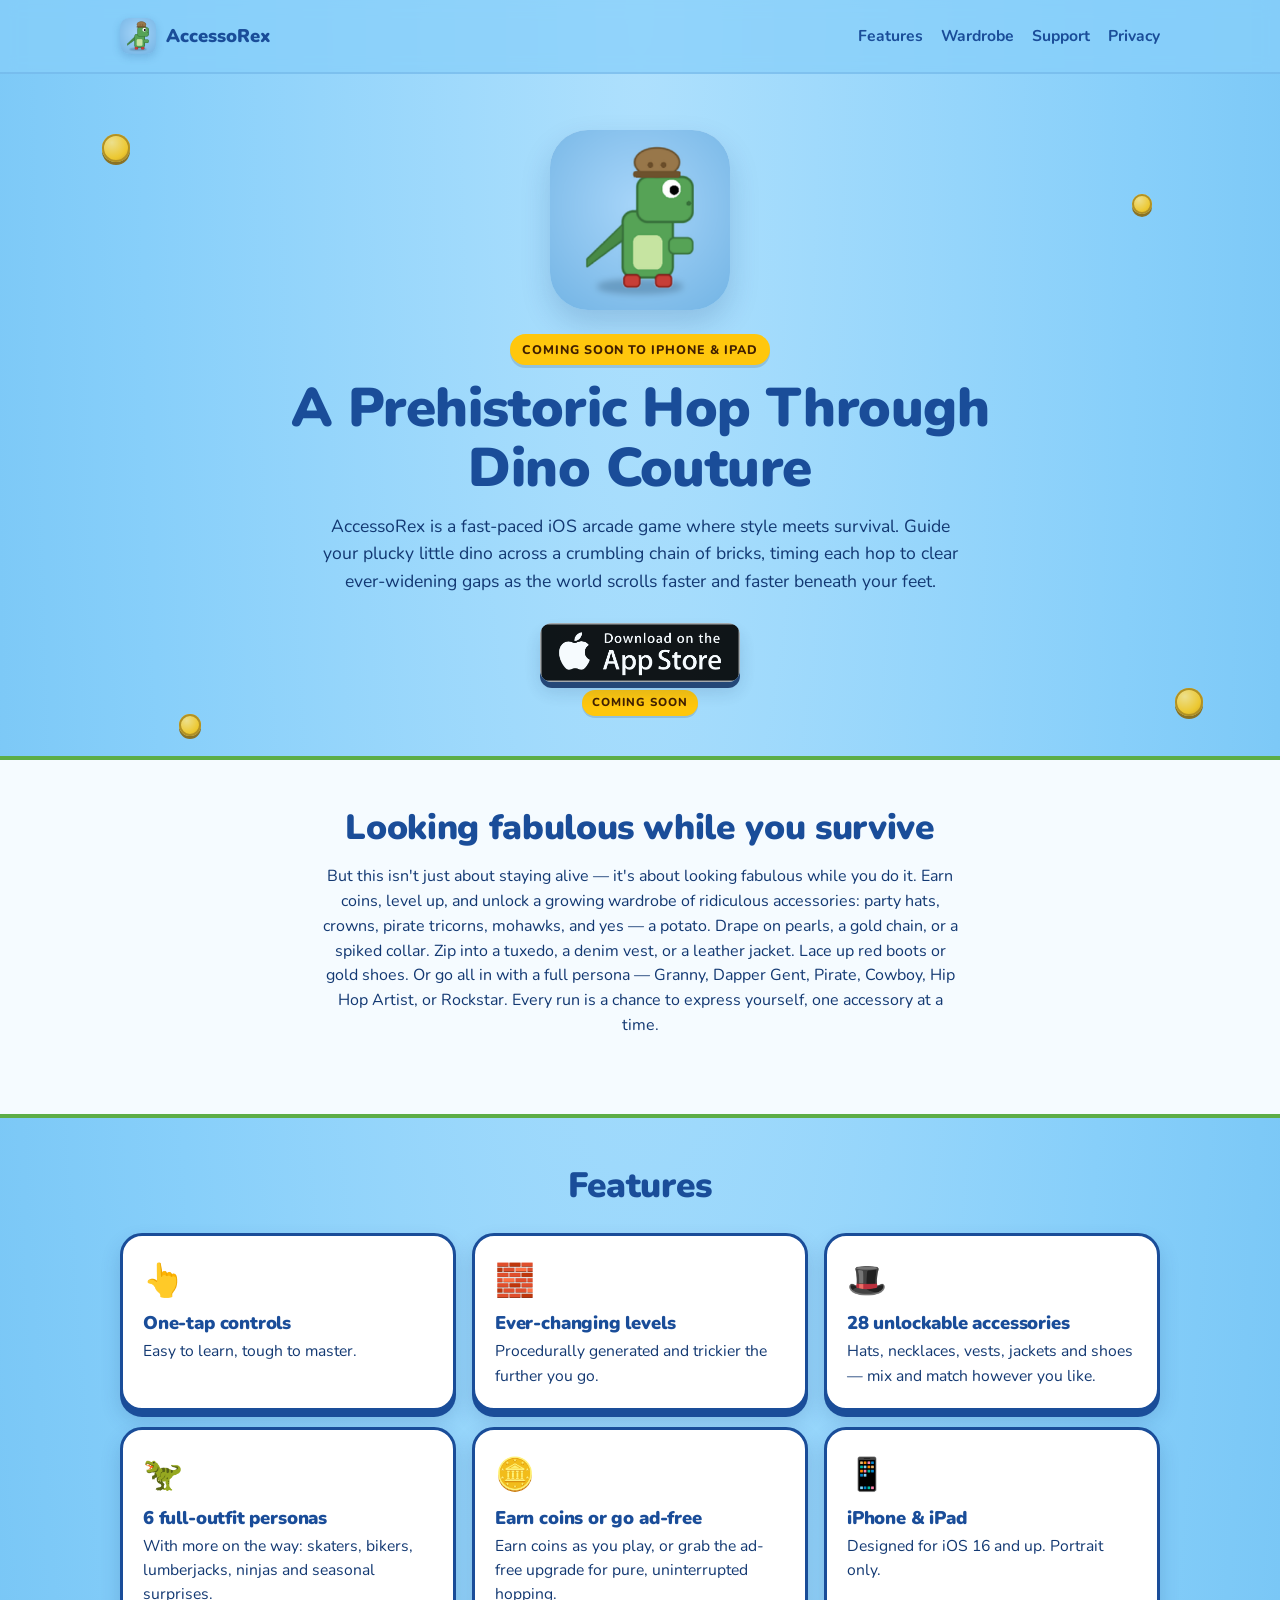
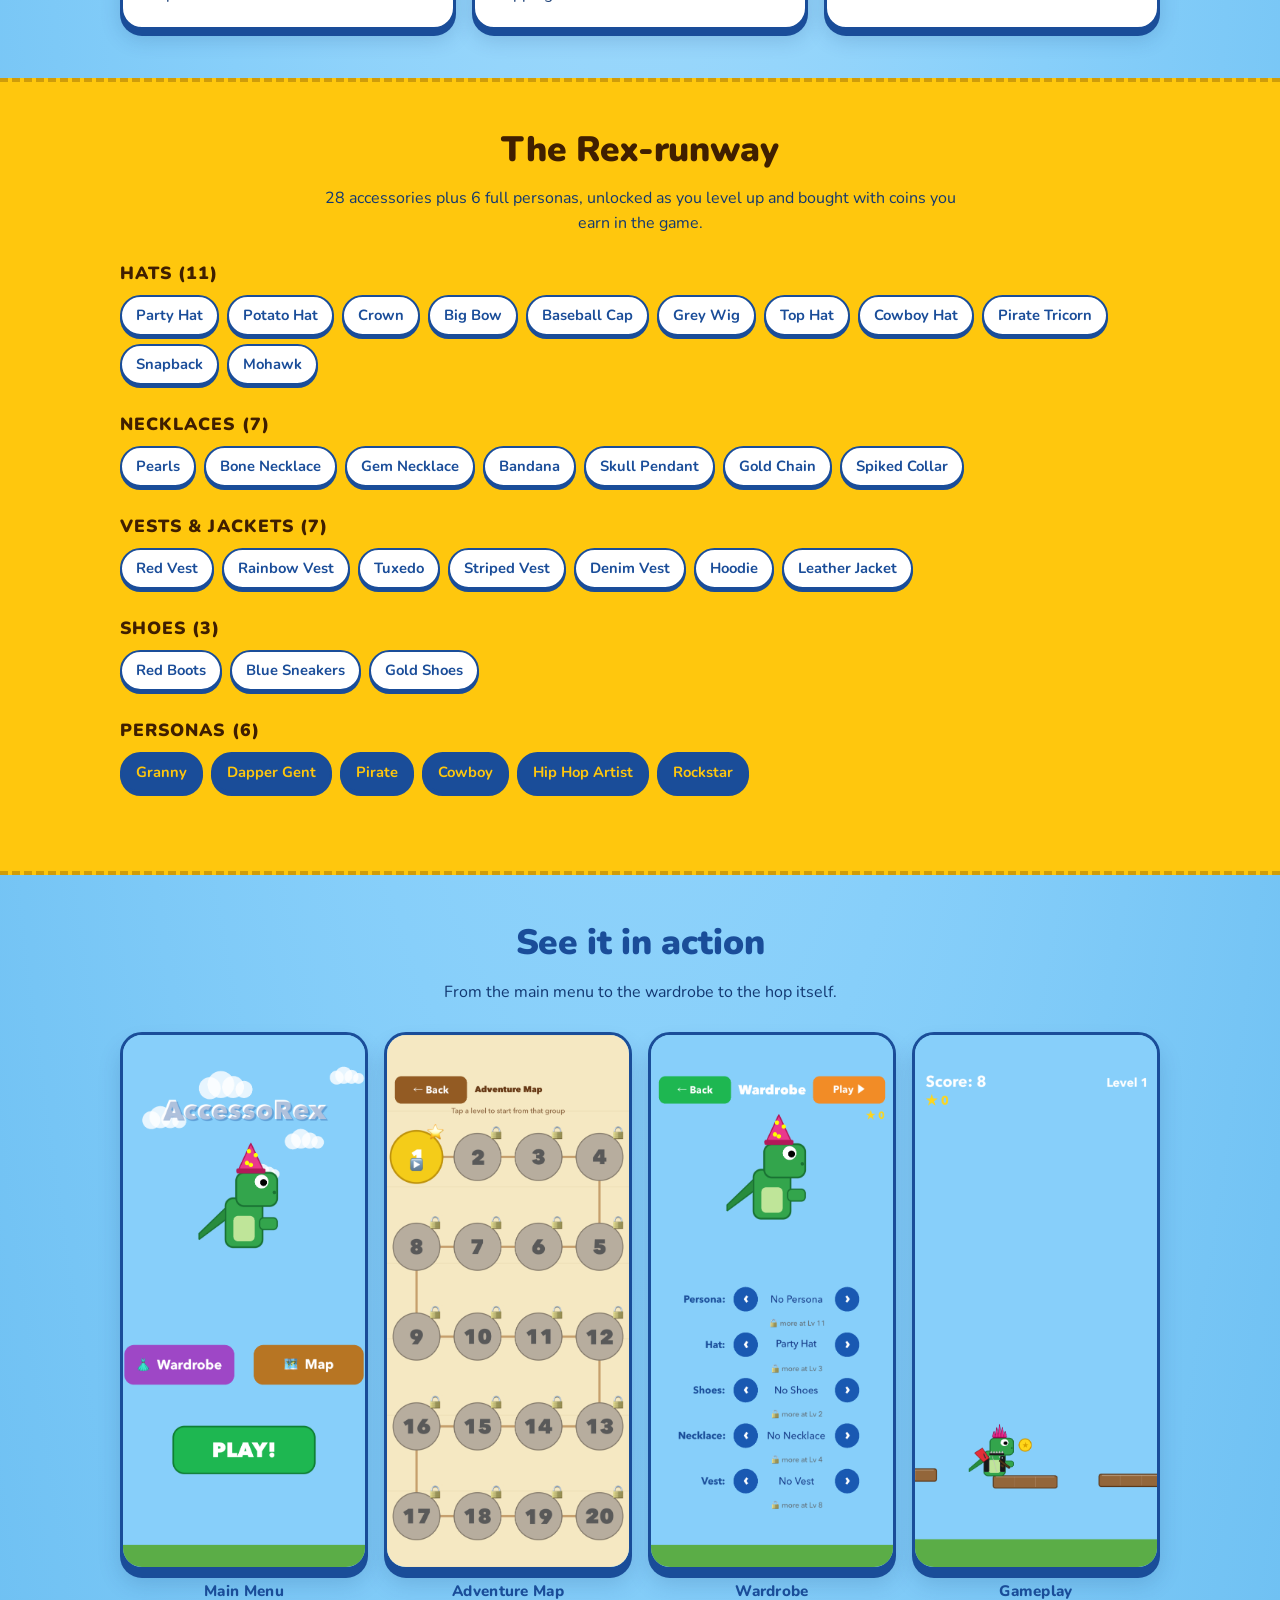
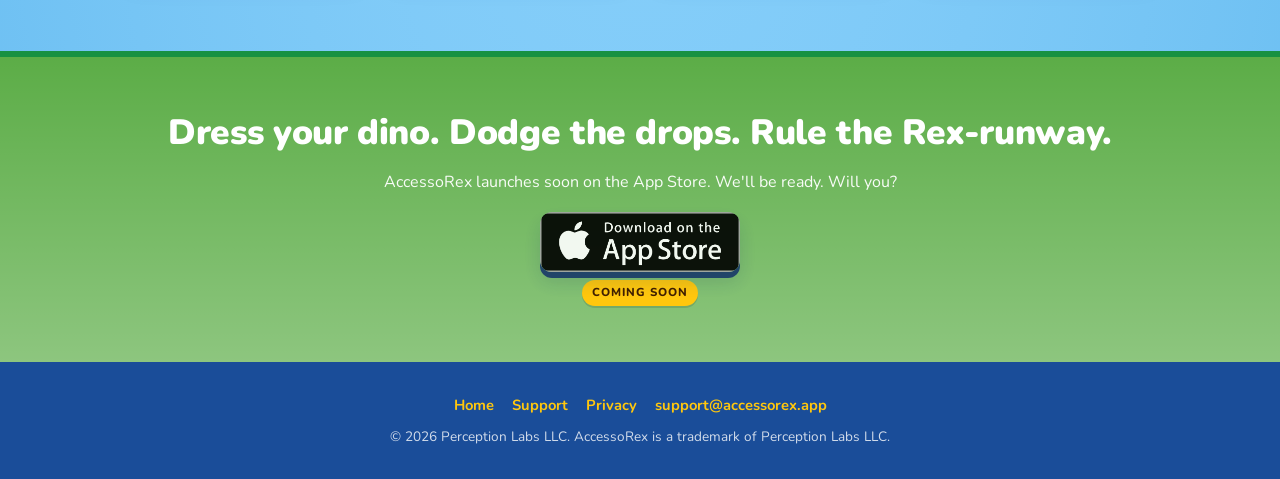
==== commit 13725206: "Replace App Store badge image with App_Store_Badge.png Drops the spaces from the filename and swaps " ====
--- a/index.html
+++ b/index.html
@@ -58,7 +58,7 @@
     </p>
     <div class="badge-wrap">
       <a class="app-badge is-coming-soon" data-appstore href="#" aria-label="Coming soon to the App Store" aria-disabled="true">
-        <img src="/assets/Apple%20App%20Store%20Download%20Button.png" alt="Download on the App Store" />
+        <img src="/assets/App_Store_Badge.png" alt="Download on the App Store" />
         <span class="badge-caption">Coming soon</span>
       </a>
     </div>
@@ -227,7 +227,7 @@
     <p>AccessoRex launches soon on the App Store. We'll be ready. Will you?</p>
     <div class="badge-wrap" style="margin-top:18px">
       <a class="app-badge is-coming-soon" data-appstore href="#" aria-label="Coming soon to the App Store" aria-disabled="true">
-        <img src="/assets/Apple%20App%20Store%20Download%20Button.png" alt="Download on the App Store" />
+        <img src="/assets/App_Store_Badge.png" alt="Download on the App Store" />
         <span class="badge-caption">Coming soon</span>
       </a>
     </div>
